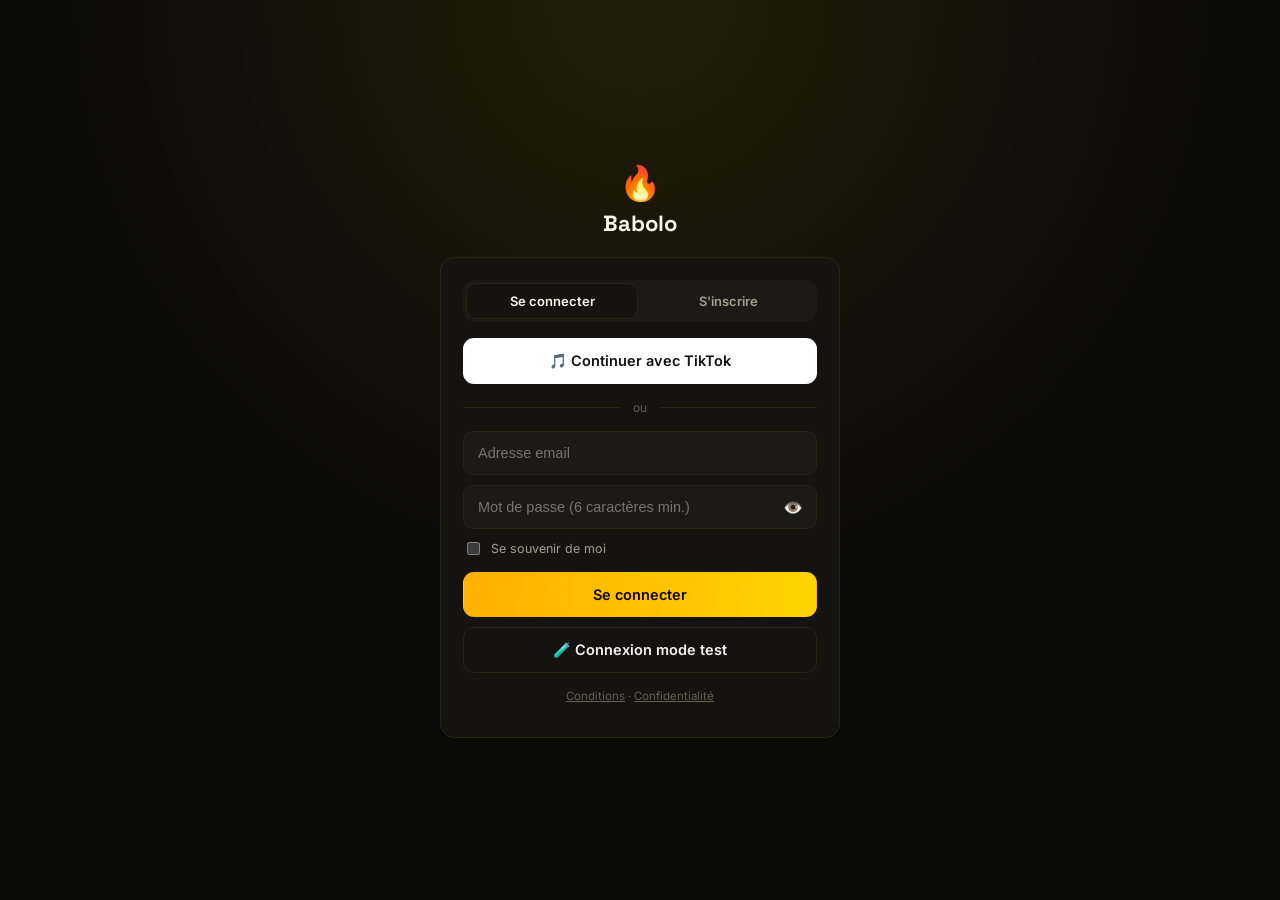
==== app.html @ f85469c5 "Fix: preuve de paiement visible admin, méthode réelle, liens légaux" ====
<!DOCTYPE html>
<html lang="fr">
<head>
<meta charset="UTF-8">
<meta name="viewport" content="width=device-width, initial-scale=1.0">
<title>Babolo — Application</title>
<meta name="robots" content="noindex, nofollow">
<meta name="theme-color" content="#0a0a09">
<meta name="color-scheme" content="dark">
<meta name="supported-color-schemes" content="dark">
<link rel="icon" type="image/png" sizes="32x32" href="assets/favicon-32.png">
<link rel="preconnect" href="https://fonts.googleapis.com">
<link href="https://fonts.googleapis.com/css2?family=Space+Grotesk:wght@500;600;700&family=Inter:wght@400;500;600;700&family=JetBrains+Mono:wght@500&display=swap" rel="stylesheet">
<style>
  :root{
    color-scheme: dark;
    --bg:#0a0a09; --bg-elev:#141310; --bg-elev-2:#1c1a15;
    --border:#272512; --border-soft:#1f1d12;
    --text:#f7f4e8; --text-dim:#a3a08c; --text-faint:#63604e;
    --hive-1:#ffd400; --hive-2:#ffb000; --lime:#c6ff5e; --amber:#ffb020; --danger:#ff5252;
  }
  *{box-sizing:border-box;}
  html,body{margin:0;padding:0;background:var(--bg);color:var(--text);font-family:'Inter',sans-serif;-webkit-font-smoothing:antialiased;}
  h1,h2,h3,.display{font-family:'Space Grotesk',sans-serif;}
  .mono{font-family:'JetBrains Mono',monospace;}
  a{color:inherit;} button{font-family:inherit;cursor:pointer;}
  ::-webkit-scrollbar{width:8px;} ::-webkit-scrollbar-thumb{background:var(--border);border-radius:8px;}

  .flame-text{background:linear-gradient(100deg,var(--hive-2),var(--hive-1));-webkit-background-clip:text;background-clip:text;color:transparent;}
  .flame-ring{position:relative;}
  .flame-ring::before{content:"";position:absolute;inset:-1px;border-radius:inherit;background:linear-gradient(120deg,var(--hive-1),var(--hive-2),var(--hive-1));background-size:300% 300%;z-index:-1;animation:flameshift 6s ease infinite;opacity:.9;}
  @keyframes flameshift{0%{background-position:0% 50%}50%{background-position:100% 50%}100%{background-position:0% 50%}}

  .card{background:var(--bg-elev);border:1px solid var(--border);border-radius:14px;}
  .input{width:100%;background:var(--bg-elev-2);border:1px solid var(--border);color:var(--text);border-radius:10px;padding:13px 14px;font-size:14.5px;outline:none;}
  .input:focus{border-color:var(--hive-1);}
  .btn{border-radius:11px;padding:13px 18px;font-weight:600;font-size:14.5px;border:1px solid transparent;}
  .btn:active{transform:scale(.98);}
  .btn-flame{background:linear-gradient(100deg,var(--hive-2),var(--hive-1));color:#120600;}
  .btn-ghost{background:transparent;border-color:var(--border);color:var(--text);}
  .btn-ghost:hover{border-color:var(--text-dim);}
  .btn-white{background:#fff;color:#111;}
  .tag{font-size:11px;letter-spacing:.06em;text-transform:uppercase;color:var(--text-dim);font-weight:600;}
  .notice{background:rgba(255,176,32,.08);border:1px solid rgba(255,176,32,.35);color:#ffd58a;border-radius:10px;padding:10px 12px;font-size:12.5px;line-height:1.5;}

  #app{min-height:100vh;display:flex;flex-direction:column;}
  header.topbar{position:sticky;top:0;z-index:20;background:rgba(10,10,9,.85);backdrop-filter:blur(10px);border-bottom:1px solid var(--border-soft);}
  .topbar-inner{max-width:1040px;margin:0 auto;padding:14px 20px;display:flex;align-items:center;justify-content:space-between;gap:12px;}
  .logo{display:flex;align-items:center;gap:8px;font-weight:700;font-size:19px;}
  .wallet-pill{display:flex;align-items:center;gap:8px;background:var(--bg-elev);border:1px solid var(--border);padding:7px 12px;border-radius:100px;font-size:13px;font-weight:600;}
  .avatar{width:32px;height:32px;border-radius:100%;background:linear-gradient(135deg,var(--hive-1),var(--hive-2));display:flex;align-items:center;justify-content:center;font-weight:700;font-size:13px;color:#1a0800;}
  main.container{max-width:1040px;margin:0 auto;padding:24px 20px 100px;width:100%;flex:1;}
  nav.bottomnav{position:sticky;bottom:0;z-index:20;background:rgba(10,10,9,.92);backdrop-filter:blur(10px);border-top:1px solid var(--border-soft);display:flex;justify-content:space-around;padding:8px 4px calc(8px + env(safe-area-inset-bottom));}
  .navbtn{background:none;border:none;color:var(--text-faint);display:flex;flex-direction:column;align-items:center;gap:3px;font-size:10.5px;font-weight:600;padding:6px 10px;border-radius:10px;}
  .navbtn .ic{font-size:18px;} .navbtn.active{color:var(--hive-2);}

  .login-wrap{min-height:100vh;display:flex;align-items:center;justify-content:center;padding:24px;background:radial-gradient(circle at 50% 0%, rgba(255,212,0,.10), transparent 55%), var(--bg);}
  .login-card{width:100%;max-width:400px;}
  .login-logo{text-align:center;margin-bottom:20px;}
  .or-sep{display:flex;align-items:center;gap:12px;color:var(--text-faint);font-size:12px;margin:16px 0;}
  .or-sep .line{flex:1;height:1px;background:var(--border);}
  .auth-toggle{display:flex;gap:6px;background:var(--bg-elev-2);padding:4px;border-radius:12px;margin-bottom:16px;}
  .auth-toggle button{flex:1;padding:9px;border:none;background:none;border-radius:9px;color:var(--text-dim);font-weight:600;font-size:13px;}
  .auth-toggle button.active{background:var(--bg-elev);color:var(--text);box-shadow:0 0 0 1px var(--border);}

  .niche-chips{display:flex;flex-wrap:wrap;gap:8px;}
  .niche-chip{border:1px solid var(--border);border-radius:100px;padding:8px 13px;background:var(--bg-elev-2);font-size:12.5px;font-weight:600;display:flex;align-items:center;gap:6px;cursor:pointer;}
  .niche-chip.selected{border-color:var(--hive-1);background:rgba(255,212,0,.1);color:var(--hive-2);}

  .gauge-wrap{display:flex;align-items:center;gap:16px;}
  .gauge-circle{position:relative;width:88px;height:88px;border-radius:100%;flex-shrink:0;background:conic-gradient(var(--gauge-color, var(--hive-1)) calc(var(--pct,0)*1%), var(--bg-elev-2) 0);}
  .gauge-circle::after{content:"";position:absolute;inset:8px;border-radius:100%;background:var(--bg-elev);}
  .gauge-circle .gauge-label{position:absolute;inset:0;display:flex;align-items:center;justify-content:center;font-family:'Space Grotesk';font-weight:700;font-size:20px;z-index:1;}
  .subscore-row{display:flex;justify-content:space-between;font-size:12.5px;color:var(--text-dim);padding:5px 0;border-bottom:1px solid var(--border-soft);}
  .subscore-row:last-child{border-bottom:none;}
  .mismatch-banner{background:rgba(255,176,32,.1);border:1px solid rgba(255,176,32,.4);border-radius:10px;padding:12px 14px;font-size:13px;color:#ffd58a;display:flex;gap:8px;align-items:flex-start;}
  .feedback-block{padding:14px 0;border-bottom:1px solid var(--border-soft);}
  .feedback-block:last-child{border-bottom:none;}
  .feedback-title{font-weight:700;font-size:13.5px;display:flex;align-items:center;gap:8px;margin-bottom:6px;}
  .feedback-timestamp{font-size:10.5px;background:var(--bg-elev-2);border:1px solid var(--border);border-radius:100px;padding:2px 8px;color:var(--text-dim);font-family:'JetBrains Mono';}
  .feedback-text{font-size:13px;color:var(--text-dim);margin-bottom:6px;line-height:1.5;}
  .feedback-suggestion{font-size:13px;background:rgba(198,255,94,.08);border-left:2px solid var(--lime);padding:8px 10px;border-radius:0 8px 8px 0;color:#e9ffcf;}
  .caption-tabs{display:flex;gap:6px;margin-bottom:10px;}
  .caption-tab-btn{flex:1;padding:8px;border-radius:9px;border:1px solid var(--border);background:var(--bg-elev-2);font-size:12px;font-weight:600;color:var(--text-dim);}
  .caption-tab-btn.active{border-color:var(--hive-1);color:var(--hive-2);background:rgba(255,212,0,.08);}
  .hashtag-chips{display:flex;flex-wrap:wrap;gap:6px;margin-top:10px;}
  .hashtag-chip{font-size:11.5px;background:var(--bg-elev-2);border:1px solid var(--border);border-radius:100px;padding:4px 10px;color:var(--hive-1);}
  .sim-grid{display:grid;grid-template-columns:repeat(4,1fr);gap:8px;}
  .sim-item{background:var(--bg-elev-2);border:1px solid var(--border);border-radius:10px;padding:12px 8px;text-align:center;}
  .sim-item .sim-val{font-family:'Space Grotesk';font-weight:700;font-size:14px;}
  .sim-item .sim-label{font-size:10px;color:var(--text-faint);margin-top:2px;}
  .sim-delta{font-size:10.5px;font-weight:700;margin-top:4px;}
  .sim-delta.up{color:var(--lime);} .sim-delta.down{color:var(--danger);}
  @media (max-width:480px){.sim-grid{grid-template-columns:repeat(2,1fr);}}
  .progress-badge{display:inline-flex;align-items:center;gap:6px;font-size:12.5px;font-weight:700;padding:6px 12px;border-radius:100px;}
  .progress-badge.up{background:rgba(198,255,94,.12);color:var(--lime);}
  .progress-badge.down{background:rgba(255,82,82,.12);color:var(--danger);}
  .progress-badge.stable{background:var(--bg-elev-2);color:var(--text-dim);}
  .profile-list{margin:0;padding:0 0 0 18px;font-size:13px;color:var(--text-dim);display:flex;flex-direction:column;gap:6px;}

  .grid2{display:grid;grid-template-columns:1fr 1fr;gap:12px;}
  @media (max-width:640px){.grid2{grid-template-columns:1fr;}}
  .tabbar{display:flex;gap:6px;background:var(--bg-elev-2);padding:4px;border-radius:12px;}
  .tabbtn{flex:1;padding:9px 10px;border:none;background:none;border-radius:9px;color:var(--text-dim);font-weight:600;font-size:13px;}
  .tabbtn.active{background:var(--bg-elev);color:var(--text);box-shadow:0 0 0 1px var(--border);}
  .dropzone{border:1.5px dashed var(--border);border-radius:12px;padding:26px 14px;text-align:center;color:var(--text-dim);font-size:13.5px;}
  .dropzone.has-file{border-color:var(--lime);color:var(--lime);border-style:solid;}
  .qr{width:150px;height:150px;background:#fff;border-radius:10px;margin:0 auto;display:flex;align-items:center;justify-content:center;}
  .balance-num{font-family:'Space Grotesk';font-weight:700;font-size:32px;letter-spacing:-.02em;}
  .badge-free{display:inline-block;padding:3px 9px;border-radius:100px;font-size:11px;font-weight:700;background:var(--bg-elev-2);color:var(--text-dim);border:1px solid var(--border);}
  .badge-premium{display:inline-block;padding:3px 9px;border-radius:100px;font-size:11px;font-weight:700;color:#1a0f00;background:linear-gradient(100deg,var(--hive-2),var(--hive-1));}
  .hist-item{padding:14px 0;border-bottom:1px solid var(--border-soft);}
  .hist-item:last-child{border-bottom:none;}
  .chat-scroll{display:flex;flex-direction:column;gap:10px;max-height:440px;overflow-y:auto;padding:4px 2px 12px;}
  .bubble{max-width:78%;padding:10px 13px;border-radius:14px;font-size:14px;line-height:1.5;}
  .bubble.me{align-self:flex-end;background:linear-gradient(100deg,var(--hive-2),var(--hive-1));color:#160800;border-bottom-right-radius:4px;}
  .bubble.support{align-self:flex-start;background:var(--bg-elev-2);border:1px solid var(--border);border-bottom-left-radius:4px;}
  .spinner{width:15px;height:15px;border-radius:100%;border:2px solid rgba(0,0,0,.25);border-top-color:#160800;animation:spin .7s linear infinite;display:inline-block;vertical-align:-2px;}
  @keyframes spin{to{transform:rotate(360deg)}}
  .toast{position:fixed;bottom:90px;left:50%;transform:translateX(-50%);background:var(--bg-elev);border:1px solid var(--border);padding:11px 18px;border-radius:100px;font-size:13.5px;font-weight:600;z-index:60;box-shadow:0 8px 30px rgba(0,0,0,.5);opacity:0;pointer-events:none;transition:opacity .2s, transform .2s;}
  .toast.show{opacity:1;transform:translateX(-50%) translateY(-6px);}
  .modal-overlay{position:fixed;inset:0;background:rgba(6,5,3,.72);backdrop-filter:blur(4px);z-index:80;display:flex;align-items:center;justify-content:center;padding:20px;}
  .modal-card-wrap{width:100%;max-width:400px;position:relative;}
  .modal-close{position:absolute;top:-14px;right:-6px;background:var(--bg-elev);border:1px solid var(--border);color:var(--text);width:32px;height:32px;border-radius:100%;font-size:15px;cursor:pointer;}
</style>
</head>
<body>
<div id="app"></div>
<div class="toast" id="toast"></div>

<script>
const API_BASE = 'https://api.babolo.app';

const NICHES = {
  motivation:{label:'Motivation', icon:'🎯'}, humour:{label:'Humour', icon:'😂'},
  lifestyle:{label:'Lifestyle', icon:'💫'}, edits:{label:'Edits / Rythme', icon:'🎬'},
  gaming:{label:'Gaming / Speed', icon:'⚡'}, finance:{label:'Finance / Business', icon:'💰'},
  beaute:{label:'Beauté / Mode', icon:'💄'}, sante:{label:'Santé / Fitness', icon:'💪'},
  cuisine:{label:'Cuisine', icon:'🍽️'}, education:{label:'Éducation', icon:'📚'},
  voyage:{label:'Voyage', icon:'✈️'}, tech:{label:'Tech / IA', icon:'🤖'},
  musique:{label:'Musique / Dance', icon:'🎵'}, storytelling:{label:'Storytelling', icon:'🎭'},
  spiritualite:{label:'Spiritualité', icon:'🌙'}, art:{label:'Art / DIY', icon:'🎨'},
  satisfaisant:{label:'Satisfaisant / ASMR', icon:'😌'}, animaux:{label:'Animaux', icon:'🐾'},
  autre:{label:'Autre / Non catégorisé', icon:'❓'},
};
const OBJECTIFS = {
  vues:{label:'Plus de vues', icon:'👁️'}, abonnes:{label:"Plus d'abonnés", icon:'📈'},
  ventes:{label:'Plus de ventes', icon:'💰'}, engagement:{label:"Plus d'engagement", icon:'💬'},
};
const NATCASH_RECEIVING = { number: '+509 4386-3832', name: 'Luvenson Milien' };
const MONCASH_RECEIVING = { number: '+509 4777-9031', name: 'Luvenson Milien' };

const state = {
  route: 'login', user: null, token: null, showAuthModal: false, authMode: 'login',
  wallet: { htg: 0, usd: 0 }, plan: { tier: 'free', expiresAt: null },
  niche: 'motivation', objectif: 'vues', history: [], chat: [], walletTab: 'natcash',
  uploadedProof: null, lastResult: null, analyzing: false, showUploadFallback: false,
  tiktok: { linked: false, username: null, tier: null, uploadsCount: 0, linkRequired: false },
  showTikTokModal: false, tiktokStep: 'form', tiktokPendingCode: null,
  showNicheModal: false,
};

async function apiFetch(path, options = {}) {
  const headers = { ...(options.headers || {}) };
  if (state.token) headers['Authorization'] = `Bearer ${state.token}`;
  const res = await fetch(`${API_BASE}${path}`, { ...options, headers });
  let body = null;
  try { body = await res.json(); } catch (_) {}
  if (!res.ok) {
    const err = new Error(body?.error || `Erreur ${res.status}`);
    err.status = res.status; err.body = body;
    throw err;
  }
  return body;
}

function toast(msg){
  const t = document.getElementById('toast');
  t.textContent = msg; t.classList.add('show');
  clearTimeout(window.__toastTimer);
  window.__toastTimer = setTimeout(()=>t.classList.remove('show'), 2600);
}
function fmtDate(d){ return new Date(d).toLocaleString('fr-FR', {day:'2-digit', month:'short', year:'numeric', hour:'2-digit', minute:'2-digit'}); }

function go(route){
  state.route = route; render(); window.scrollTo(0,0);
  if((route === 'wallet' || route === 'plans') && state.token){ loadWalletAndPlan().then(render); }
  if(route === 'profile' && state.token){ loadHistory().then(render); }
}

function consumeTikTokTokenFromHash(){
  const m = window.location.hash.match(/tiktok_token=([^&]+)/);
  if(m){
    state.token = decodeURIComponent(m[1]);
    history.replaceState(null, '', window.location.pathname);
    return true;
  }
  return false;
}

function render(){
  const app = document.getElementById('app');
  if(!state.user && !state.token){
    app.innerHTML = renderAuth() + (state.showTikTokModal ? renderTikTokModal() : '');
    bindAuth();
    if(state.showTikTokModal) bindTikTokModal();
    return;
  }
  if(state.token && !state.user){
    bootstrapSession();
    app.innerHTML = `<div class="login-wrap"><div style="color:var(--text-dim);">Connexion en cours…</div></div>`;
    return;
  }
  app.innerHTML = `
    ${renderTopbar()}
    <main class="container">${renderView()}</main>
    ${renderBottomNav()}
    ${state.showTikTokModal ? renderTikTokModal() : ''}
    ${state.showNicheModal ? renderNicheModal() : ''}
  `;
  bindView();
  if(state.showTikTokModal) bindTikTokModal();
  if(state.showNicheModal) bindNicheModal();
}

async function bootstrapSession(){
  try{
    await loadWalletAndPlan();
    await loadTikTokStatus();
    state.user = { display_name: 'Créateur' };
    seedChatWelcome();
    go('home');
  }catch(err){
    toast(`Session invalide : ${err.message}`);
    state.token = null;
    go('login');
  }
}

function renderAuth(){
  return `
  <div class="login-wrap">
    <div class="login-card">
      <div class="login-logo">
        <span style="font-size:34px;">🔥</span>
        <div class="display" style="font-size:22px;font-weight:700;margin-top:6px;">Babolo</div>
      </div>
      <div class="card" style="padding:22px;">
        <div class="auth-toggle">
          <button data-mode="login" class="${state.authMode==='login'?'active':''}">Se connecter</button>
          <button data-mode="register" class="${state.authMode==='register'?'active':''}">S'inscrire</button>
        </div>

        <button id="btn-tiktok" class="btn btn-white" style="width:100%;display:flex;align-items:center;justify-content:center;gap:8px;">
          🎵 Continuer avec TikTok
        </button>
        <div class="or-sep"><div class="line"></div>ou<div class="line"></div></div>

        <form id="auth-form" style="display:flex;flex-direction:column;gap:10px;">
          ${state.authMode==='register' ? `<input class="input" id="auth-name" placeholder="Ton nom" required>` : ''}
          <input class="input" type="email" id="auth-email" placeholder="Adresse email" required>
          <div style="position:relative;">
            <input class="input" type="password" id="auth-pass" placeholder="Mot de passe (6 caractères min.)" required minlength="6" style="padding-right:44px;">
            <button type="button" id="toggle-pass" style="position:absolute;right:10px;top:50%;transform:translateY(-50%);background:none;border:none;color:var(--text-faint);font-size:16px;padding:4px;">👁️</button>
          </div>
          <label style="display:flex;align-items:center;gap:8px;font-size:12.5px;color:var(--text-dim);cursor:pointer;">
            <input type="checkbox" id="remember-me"> Se souvenir de moi
          </label>
          <button type="submit" class="btn btn-flame flame-ring" style="margin-top:4px;">
            ${state.authMode==='register' ? "Créer mon compte" : "Se connecter"}
          </button>
        </form>

        <button id="btn-dev-login" class="btn btn-ghost" style="width:100%;margin-top:10px;">🧪 Connexion mode test</button>
        <p style="text-align:center;font-size:11.5px;color:var(--text-faint);margin-top:16px;"><a href="/terms.html" target="_blank">Conditions</a> · <a href="/privacy.html" target="_blank">Confidentialité</a></p>
      </div>
    </div>
  </div>`;
}

function bindAuth(){
  document.querySelectorAll('.auth-toggle button').forEach(b=>{
    b.onclick = ()=>{ state.authMode = b.dataset.mode; render(); };
  });

  document.getElementById('btn-tiktok').onclick = async ()=>{
    try{
      const data = await apiFetch('/api/v1/auth/tiktok/start');
      window.location.href = data.authorize_url;
    }catch(err){ toast(`Erreur : ${err.message}`); }
  };

  document.getElementById('btn-dev-login').onclick = async ()=>{
    try{
      const data = await apiFetch('/api/v1/auth/dev-login', { method: 'POST' });
      state.token = data.token;
      toast('Connecté (mode test) 🔥');
      render();
    }catch(err){ toast(`Erreur : ${err.message}`); }
  };

  document.getElementById('toggle-pass').onclick = ()=>{
    const p = document.getElementById('auth-pass');
    p.type = p.type === 'password' ? 'text' : 'password';
  };
  document.getElementById('auth-form').onsubmit = async (e)=>{
    e.preventDefault();
    const email = document.getElementById('auth-email').value;
    const password = document.getElementById('auth-pass').value;
    const path = state.authMode === 'register' ? '/api/v1/auth/register' : '/api/v1/auth/login';
    const payload = state.authMode === 'register'
      ? { name: document.getElementById('auth-name').value, email, password }
      : { email, password };
    try{
      const data = await apiFetch(path, { method:'POST', headers:{'Content-Type':'application/json'}, body: JSON.stringify(payload) });
      state.token = data.token;
      if(document.getElementById('remember-me').checked){ localStorage.setItem('babolo_token', data.token); }
      toast(state.authMode === 'register' ? 'Compte créé 🔥' : 'Connecté 🔥');
      render();
    }catch(err){ toast(`Erreur : ${err.message}`); }
  };
}

async function loadWalletAndPlan(){
  const balance = await apiFetch('/api/v1/wallet/balance');
  state.wallet.htg = Number(balance.balance_htg ?? 0);
  state.wallet.usd = Number(balance.balance_usd ?? 0);
  if (Number.isNaN(state.wallet.htg)) state.wallet.htg = 0;
  if (Number.isNaN(state.wallet.usd)) state.wallet.usd = 0;
  const sub = await apiFetch('/api/v1/subscription/status');
  state.plan.tier = sub.tier;
  state.plan.expiresAt = sub.expires_at ? new Date(sub.expires_at).getTime() : null;
}
async function loadTikTokStatus(){
  try{
    const s = await apiFetch('/api/v1/account/tiktok-status');
    state.tiktok = { linked: s.linked, username: s.username, tier: s.tier, uploadsCount: s.uploads_count, linkRequired: s.link_required };
  }catch(err){ console.error('statut TikTok indisponible', err); }
}
async function loadHistory(){
  try{
    const data = await apiFetch('/api/v1/analyses?limit=20');
    state.history = data.items || [];
  }catch(err){ console.error('historique indisponible', err); }
}
function seedChatWelcome(){
  if(state.chat.length) return;
  state.chat = [{from:'support', text:"Bienvenue sur Babolo 👋 Un souci technique ou une recharge ? On est là.", ts: Date.now()}];
}

function renderTopbar(){
  const initials = (state.user?.display_name || 'B').split(' ').map(s=>s[0]).join('').slice(0,2).toUpperCase();
  return `
  <header class="topbar">
    <div class="topbar-inner">
      <div class="logo"><span>🔥</span> Babolo</div>
      <div style="display:flex;align-items:center;gap:10px;">
        <button class="wallet-pill" onclick="go('wallet')">💰 <span class="mono">${state.wallet.htg.toFixed(2)} HTG</span> <span style="color:var(--text-faint);">·</span> <span class="mono">$${state.wallet.usd.toFixed(2)}</span></button>
        <div class="avatar">${initials}</div>
      </div>
    </div>
  </header>`;
}
function renderBottomNav(){
  const items = [
    {id:'home', ic:'🏠', label:'Accueil'}, {id:'wallet', ic:'💼', label:'Wallet'},
    {id:'plans', ic:'📦', label:'Plans'}, {id:'profile', ic:'👤', label:'Profil'}, {id:'chat', ic:'💬', label:'Support'},
  ];
  return `<nav class="bottomnav">${items.map(i=>`
    <button class="navbtn ${state.route===i.id?'active':''}" onclick="go('${i.id}')"><span class="ic">${i.ic}</span>${i.label}</button>
  `).join('')}</nav>`;
}
function renderView(){
  switch(state.route){
    case 'home': return renderHome();
    case 'wallet': return renderWallet();
    case 'plans': return renderPlans();
    case 'profile': return renderProfile();
    case 'chat': return renderChat();
    default: return renderHome();
  }
}
function bindView(){
  if(state.route==='home') bindHomeExtras();
  if(state.route==='wallet') bindWalletExtras();
  if(state.route==='plans') bindPlansExtras();
  if(state.route==='profile') bindProfileExtras();
  if(state.route==='chat') bindChatExtras();
}

function openTikTokModal(){ state.showTikTokModal = true; state.tiktokStep = state.tiktokPendingCode ? 'verify' : 'form'; render(); }
function closeTikTokModal(){ state.showTikTokModal = false; render(); }

function renderTikTokModal(){
  return `
  <div class="modal-overlay" id="tiktok-modal-overlay">
    <div class="modal-card-wrap">
      <button class="modal-close" id="tiktok-modal-close">✕</button>
      <div class="login-card">
        <div class="login-logo">
          <span style="font-size:32px;">🎵</span>
          <div class="display" style="font-size:20px;font-weight:700;margin-top:6px;">Lier ton compte TikTok</div>
          <div style="color:var(--text-dim);font-size:12.5px;margin-top:6px;">Pour comparer tes résultats à de vrais comptes de ta taille (benchmark), pas à une moyenne générique.</div>
        </div>
        <div class="card" style="padding:22px;">
          ${state.tiktokStep === 'form' ? `
            <form id="tiktok-link-form" style="display:flex;flex-direction:column;gap:10px;">
              <input class="input" id="tiktok-username-input" placeholder="Ton pseudo TikTok (sans @)" required>
              <button type="submit" class="btn btn-flame flame-ring">Continuer</button>
            </form>
          ` : `
            <p style="font-size:13px;color:var(--text-dim);margin:0 0 10px;">Ajoute ce code dans ta bio TikTok, sauvegarde, puis confirme :</p>
            <div class="card" style="padding:12px;text-align:center;margin-bottom:12px;">
              <div class="mono" style="font-size:19px;font-weight:700;color:var(--hive-1);">${state.tiktokPendingCode || ''}</div>
            </div>
            <button type="button" class="btn btn-ghost" id="tiktok-copy-code" style="width:100%;margin-bottom:10px;">Copier le code</button>
            <button type="button" id="tiktok-verify-btn" class="btn btn-flame flame-ring" style="width:100%;">J'ai ajouté le code, vérifier ✅</button>
          `}
        </div>
      </div>
    </div>
  </div>`;
}
function bindTikTokModal(){
  document.getElementById('tiktok-modal-close').onclick = closeTikTokModal;
  document.getElementById('tiktok-modal-overlay').addEventListener('click', (e)=>{ if(e.target.id==='tiktok-modal-overlay') closeTikTokModal(); });
  const form = document.getElementById('tiktok-link-form');
  if(form) form.onsubmit = async (e)=>{
    e.preventDefault();
    const username = document.getElementById('tiktok-username-input').value.trim();
    if(!username){ toast('Entre ton pseudo TikTok'); return; }
    try{
      const data = await apiFetch('/api/v1/account/link-tiktok', { method:'POST', headers:{'Content-Type':'application/json'}, body: JSON.stringify({ username }) });
      state.tiktokPendingCode = data.verification_code; state.tiktokStep = 'verify'; render();
    }catch(err){ toast(`Erreur : ${err.message}`); }
  };
  document.getElementById('tiktok-copy-code')?.addEventListener('click', ()=>{ navigator.clipboard?.writeText(state.tiktokPendingCode||''); toast('Code copié 📋'); });
  const verifyBtn = document.getElementById('tiktok-verify-btn');
  if(verifyBtn) verifyBtn.onclick = async ()=>{
    try{
      const data = await apiFetch('/api/v1/account/verify-tiktok', { method:'POST' });
      if(data.verified){
        state.tiktokPendingCode = null; await loadTikTokStatus(); state.showTikTokModal = false;
        toast(`Compte lié 🔥 Palier : ${data.tier}`); render();
      } else { toast('Code introuvable dans ta bio — vérifie et réessaie'); }
    }catch(err){ toast(`Erreur : ${err.message}`); }
  };
}

function openNicheModal(){ state.showNicheModal = true; render(); }
function closeNicheModal(){ state.showNicheModal = false; render(); }

function renderNicheModal(){
  return `
  <div class="modal-overlay" id="niche-modal-overlay">
    <div class="modal-card-wrap">
      <button class="modal-close" id="niche-modal-close">✕</button>
      <div class="card" style="padding:16px;max-height:70vh;overflow-y:auto;">
        <div class="tag" style="margin-bottom:12px;">Choisis ta niche</div>
        <div style="display:flex;flex-direction:column;gap:6px;">
          ${Object.entries(NICHES).map(([key,n])=>`
            <button type="button" class="niche-modal-item" data-niche="${key}" style="display:flex;align-items:center;gap:10px;padding:11px 12px;border-radius:10px;border:1px solid ${state.niche===key?'var(--hive-1)':'var(--border)'};background:${state.niche===key?'rgba(255,212,0,.08)':'var(--bg-elev-2)'};color:${state.niche===key?'var(--hive-2)':'var(--text)'};font-size:13.5px;font-weight:600;text-align:left;">
              <span style="font-size:16px;">${n.icon}</span> ${n.label}
            </button>
          `).join('')}
        </div>
      </div>
    </div>
  </div>`;
}
function bindNicheModal(){
  document.getElementById('niche-modal-close').onclick = closeNicheModal;
  document.getElementById('niche-modal-overlay').addEventListener('click', (e)=>{ if(e.target.id==='niche-modal-overlay') closeNicheModal(); });
  document.querySelectorAll('.niche-modal-item').forEach(btn=>{
    btn.onclick = ()=>{ state.niche = btn.dataset.niche; state.showNicheModal = false; render(); };
  });
}

function renderHome(){
  const isPremium = state.plan.tier==='premium';
  return `
  <div style="display:flex;flex-direction:column;gap:22px;">
    <div>
      <h1 class="display" style="font-size:22px;margin:0 0 4px;">Salut ${(state.user?.display_name||'').split(' ')[0]||''} 👋</h1>
      <p style="color:var(--text-dim);font-size:14px;margin:0;">Colle un lien vidéo (ou de profil pour un bilan de compte), choisis ta niche et ton objectif.</p>
    </div>

    ${!state.tiktok.linked ? `
      <div class="card" style="padding:16px;background:rgba(255,212,0,.06);border-color:var(--hive-1);display:flex;align-items:center;gap:12px;justify-content:space-between;flex-wrap:wrap;">
        <div style="flex:1;min-width:200px;">
          <div style="font-weight:700;font-size:13.5px;">🎵 Lie ton compte TikTok</div>
          <div style="font-size:12px;color:var(--text-dim);margin-top:3px;">${state.tiktok.uploadsCount >= 2 ? `Obligatoire dès ta prochaine analyse (déjà ${state.tiktok.uploadsCount} faites).` : `Pour des conseils comparés à de vrais comptes de ta taille.`}</div>
        </div>
        <button class="btn btn-flame flame-ring" style="padding:9px 16px;white-space:nowrap;" onclick="openTikTokModal()">Lier maintenant</button>
      </div>
    ` : `
      <div class="card" style="padding:12px 16px;display:flex;align-items:center;gap:8px;font-size:12.5px;color:var(--text-dim);">
        <span style="color:var(--lime);">✅</span> Compte lié : @${state.tiktok.username} · palier <b style="color:var(--hive-1);text-transform:uppercase;">${state.tiktok.tier}</b>
      </div>
    `}

    <div class="card" style="padding:20px;">
      <div class="tag" style="margin-bottom:10px;">Niche</div>
      <button type="button" id="niche-selector-btn" class="input" style="display:flex;align-items:center;justify-content:space-between;text-align:left;cursor:pointer;">
        <span>${NICHES[state.niche].icon} ${NICHES[state.niche].label}</span>
        <span style="color:var(--text-faint);">▾</span>
      </button>
      <div style="margin-top:16px;">
        <div class="tag" style="margin-bottom:8px;">Ton objectif principal</div>
        <div class="niche-chips" id="objectif-grid">${Object.entries(OBJECTIFS).map(([key,o])=>`<button class="niche-chip ${state.objectif===key?'selected':''}" data-objectif="${key}">${o.icon} ${o.label}</button>`).join('')}</div>
      </div>
      <div style="margin-top:16px;">
        <div class="tag" style="margin-bottom:8px;">Lien vidéo ou profil TikTok</div>
        <input class="input" id="video-link" placeholder="Lien vidéo -> analyse. Lien de profil (@pseudo) -> bilan de compte.">
      </div>
      <div style="margin-top:12px;text-align:center;color:var(--text-faint);font-size:12px;">— ou —</div>
      <div style="margin-top:12px;">
        <div class="tag" style="margin-bottom:8px;">Téléverser directement un fichier vidéo</div>
        <input type="file" id="direct-video-file" accept="video/*" class="input" style="padding:9px;">
      </div>
      <button id="analyze-btn" class="btn btn-flame flame-ring" style="width:100%;margin-top:16px;" ${state.analyzing?'disabled':''}>
        ${state.analyzing ? '<span class="spinner"></span> Analyse en cours…' : '⚡ Analyser'}
      </button>
      <p style="font-size:12px;color:var(--text-faint);margin:8px 0 0;">${isPremium ? '✨ Premium actif — analyses illimitées.' : `Plan Free : 1 analyse par 48h. <a href="#" onclick="go('plans');return false;" style="color:var(--hive-1);font-weight:600;">Passer en Premium →</a>`}</p>
      ${state.showUploadFallback ? `
        <div class="notice" style="margin-top:14px;">🔒 Ce lien est temporairement indisponible. Téléverse directement le fichier vidéo :</div>
        <div style="margin-top:10px;display:flex;gap:8px;">
          <input type="file" id="upload-fallback-file" accept="video/*" class="input" style="padding:9px;">
          <button id="upload-fallback-btn" class="btn btn-flame" style="white-space:nowrap;">Téléverser</button>
        </div>
      ` : ''}
    </div>

    <div class="card" style="padding:20px;" id="result-card">${renderResultInner()}</div>
  </div>`;
}

function renderResultInner(){
  if(state.analyzing) return `<div class="tag" style="margin-bottom:10px;">Résultat</div><div style="color:var(--text-faint);font-size:13.5px;">🐝 Babolo travaille... (15-30s pour une vraie vidéo)</div>`;
  if(!state.lastResult) return `<div class="tag" style="margin-bottom:10px;">Résultat</div><div style="color:var(--text-faint);font-size:13.5px;">Le résultat s'affichera ici après ton analyse. 🐝</div>`;
  return state.lastResult.profile_link ? renderProfileResult(state.lastResult) : renderVideoResult(state.lastResult);
}
function scoreColor(pct){ if(pct>=70) return 'var(--lime)'; if(pct>=40) return 'var(--amber)'; return 'var(--danger)'; }

function renderVideoResult(d){
  const color = scoreColor(d.score_total);
  const trendIcon = { up:'📈', down:'📉', stable:'➡️' };
  return `
    <div class="tag" style="margin-bottom:14px;">Résultat de l'analyse ${d.real_video_analysis?'· 🎬 vraie vidéo':''}</div>
    <div class="gauge-wrap" style="margin-bottom:16px;">
      <div class="gauge-circle" style="--pct:${d.score_total};--gauge-color:${color};"><div class="gauge-label" style="color:${color};">${d.score_total}%</div></div>
      <div style="flex:1;">
        <div class="subscore-row"><span>Hook</span><span>${d.score_hook}/40</span></div>
        <div class="subscore-row"><span>Rythme</span><span>${d.score_rythme}/30</span></div>
        <div class="subscore-row"><span>Niche</span><span>${d.score_niche}/30</span></div>
      </div>
    </div>
    ${d.progression ? `<div class="progress-badge ${d.progression.score_trend}" style="margin-bottom:14px;">${trendIcon[d.progression.score_trend]} ${d.progression.score_delta>0?'+':''}${d.progression.score_delta} pts (${d.progression.previous_score}% → ${d.score_total}%)</div>` : ''}
    ${d.niche_mismatch ? `<div class="mismatch-banner" style="margin-bottom:14px;">⚠️ <div><b>Niche différente détectée.</b> ${d.niche_mismatch_message||''}</div></div>` : ''}
    <div class="feedback-block"><div class="feedback-title">🪝 Accroche ${d.hook_timestamp?`<span class="feedback-timestamp">${d.hook_timestamp}</span>`:''}</div><div class="feedback-text">${d.hook_feedback}</div><div class="feedback-suggestion">${d.hook_suggestion}</div></div>
    <div class="feedback-block"><div class="feedback-title">✂️ Rétention ${d.retention_timestamp?`<span class="feedback-timestamp">${d.retention_timestamp}</span>`:''}</div><div class="feedback-text">${d.retention_feedback}</div><div class="feedback-suggestion">${d.retention_suggestion}</div></div>
    <div class="feedback-block"><div class="feedback-title">💬 Engagement</div><div class="feedback-text">${d.engagement_action}</div></div>
    <div class="feedback-block">
      <div class="feedback-title">#️⃣ Légende & hashtags</div>
      <div class="caption-tabs"><button class="caption-tab-btn active" data-cap="fr">Français</button><button class="caption-tab-btn" data-cap="creole">Kreyòl</button></div>
      <div id="caption-content" class="feedback-text" style="margin-bottom:0;">${d.caption_fr}</div>
      <div class="hashtag-chips">${[...d.hashtags_larges,...d.hashtags_niche,...d.hashtags_specifique].map(h=>`<span class="hashtag-chip">${h}</span>`).join('')}</div>
    </div>
    <div class="feedback-block" style="border-bottom:none;">
      <div class="feedback-title">🎯 Simulation algorithme <span style="font-weight:400;font-size:10.5px;color:var(--text-faint);">(estimation IA)</span></div>
      <div class="sim-grid">
        <div class="sim-item"><div class="sim-val">${d.estimation_vues_min}-${d.estimation_vues_max}</div><div class="sim-label">VUES</div>${d.progression?.vues_delta_pct!=null?`<div class="sim-delta ${d.progression.vues_delta_pct>=0?'up':'down'}">${d.progression.vues_delta_pct>=0?'+':''}${d.progression.vues_delta_pct.toFixed(0)}%</div>`:''}</div>
        <div class="sim-item"><div class="sim-val">${d.estimation_likes_min}-${d.estimation_likes_max}</div><div class="sim-label">LIKES</div>${d.progression?.likes_delta_pct!=null?`<div class="sim-delta ${d.progression.likes_delta_pct>=0?'up':'down'}">${d.progression.likes_delta_pct>=0?'+':''}${d.progression.likes_delta_pct.toFixed(0)}%</div>`:''}</div>
        <div class="sim-item"><div class="sim-val">${d.estimation_commentaires_min}-${d.estimation_commentaires_max}</div><div class="sim-label">COMMENTAIRES</div>${d.progression?.commentaires_delta_pct!=null?`<div class="sim-delta ${d.progression.commentaires_delta_pct>=0?'up':'down'}">${d.progression.commentaires_delta_pct>=0?'+':''}${d.progression.commentaires_delta_pct.toFixed(0)}%</div>`:''}</div>
        <div class="sim-item"><div class="sim-val">${d.estimation_partages_min}-${d.estimation_partages_max}</div><div class="sim-label">PARTAGES</div>${d.progression?.partages_delta_pct!=null?`<div class="sim-delta ${d.progression.partages_delta_pct>=0?'up':'down'}">${d.progression.partages_delta_pct>=0?'+':''}${d.progression.partages_delta_pct.toFixed(0)}%</div>`:''}</div>
      </div>
    </div>`;
}
function renderProfileResult(d){
  return `
    <div class="tag" style="margin-bottom:14px;">🐝 Bilan de profil · ${d.videos_analysed} vidéos analysées</div>
    <div class="feedback-block"><div class="feedback-title">🎯 Niche dominante</div><div class="feedback-text">${d.niche_dominante_detectee}</div></div>
    <div class="feedback-block"><div class="feedback-title">🎨 Cohérence de branding</div><div class="feedback-text">${d.coherence_branding}</div></div>
    <div class="feedback-block"><div class="feedback-title">📅 Fréquence de publication</div><div class="feedback-text">${d.frequence_observation}</div></div>
    <div class="feedback-block"><div class="feedback-title">✅ Points forts</div><ul class="profile-list">${d.points_forts.map(p=>`<li>${p}</li>`).join('')}</ul></div>
    <div class="feedback-block"><div class="feedback-title">⚠️ Points faibles</div><ul class="profile-list">${d.points_faibles.map(p=>`<li>${p}</li>`).join('')}</ul></div>
    <div class="feedback-block" style="border-bottom:none;"><div class="feedback-title">🚀 Recommandation</div><div class="feedback-suggestion">${d.recommandation_principale}</div></div>`;
}

function bindHomeExtras(){
  document.getElementById('niche-selector-btn').onclick = ()=>{ state.showNicheModal = true; render(); };
  document.querySelectorAll('#objectif-grid .niche-chip').forEach(btn=>{ btn.onclick = ()=>{ state.objectif = btn.dataset.objectif; render(); }; });
  const analyzeBtn = document.getElementById('analyze-btn');
  if(analyzeBtn) analyzeBtn.onclick = handleAnalyze;
  document.querySelectorAll('.caption-tab-btn').forEach(btn=>{
    btn.onclick = ()=>{
      document.querySelectorAll('.caption-tab-btn').forEach(b=>b.classList.remove('active'));
      btn.classList.add('active');
      document.getElementById('caption-content').textContent = btn.dataset.cap==='fr' ? state.lastResult.caption_fr : state.lastResult.caption_creole;
    };
  });
  const uploadBtn = document.getElementById('upload-fallback-btn');
  if(uploadBtn) uploadBtn.onclick = handleUploadFallback;
}

async function handleAnalyze(){
  const link = document.getElementById('video-link').value.trim();
  const file = document.getElementById('direct-video-file')?.files?.[0];
  if(!link && !file){ toast('Colle un lien ou choisis un fichier vidéo 🔗'); return; }
  state.analyzing = true; state.showUploadFallback = false; render();
  try{
    let data;
    if(file){
      const form = new FormData(); form.append('niche', state.niche); form.append('objectif', state.objectif); form.append('video', file);
      data = await apiFetch('/api/v1/analyses/upload', { method:'POST', body: form });
    } else {
      data = await apiFetch('/api/v1/analyses', { method:'POST', headers:{'Content-Type':'application/json'}, body: JSON.stringify({ niche: state.niche, objectif: state.objectif, video_link: link }) });
    }
    state.lastResult = data;
    toast(data.profile_link ? 'Bilan de profil prêt 🐝' : 'Analyse terminée 🔥');
    loadTikTokStatus();
  }catch(err){
    if(err.status===422 && err.body?.code==='URL_UNAVAILABLE'){ state.showUploadFallback = true; toast('Lien indisponible — essaie l\'upload direct 📎'); }
    else if(err.status===429){ const secs=err.body?.retry_after_seconds||0; const h=Math.floor(secs/3600), m=Math.ceil((secs%3600)/60); toast(`🔒 Limite atteinte, réessaie dans ${h}h${String(m).padStart(2,'0')}`); }
    else if(err.status===409 && err.body?.code==='TIKTOK_LINK_REQUIRED'){ toast('Lie ton compte TikTok pour continuer 🎵'); state.analyzing=false; openTikTokModal(); return; }
    else { toast(`Erreur : ${err.message}`); }
  }finally{ state.analyzing = false; render(); }
}
async function handleUploadFallback(){
  const file = document.getElementById('upload-fallback-file')?.files?.[0];
  if(!file){ toast('Choisis un fichier vidéo d\'abord'); return; }
  try{
    const form = new FormData(); form.append('niche', state.niche); form.append('objectif', state.objectif); form.append('video', file);
    const data = await apiFetch('/api/v1/analyses/upload', { method:'POST', body: form });
    state.lastResult = data; state.showUploadFallback = false; toast('Analyse terminée 🔥'); loadTikTokStatus();
  }catch(err){ toast(`Échec upload : ${err.message}`); }
  finally{ render(); }
}

function renderWallet(){
  return `
  <div style="display:flex;flex-direction:column;gap:20px;">
    <h1 class="display" style="font-size:22px;margin:0;">Portefeuille</h1>
    <div class="card flame-ring" style="padding:22px;">
      <div class="tag">Solde disponible</div>
      <div style="display:flex;gap:28px;flex-wrap:wrap;margin-top:8px;">
        <div><div class="balance-num">${state.wallet.htg.toFixed(2)}</div><div class="tag">HTG</div></div>
        <div><div class="balance-num">$${state.wallet.usd.toFixed(2)}</div><div class="tag">USD</div></div>
      </div>
    </div>
    <div class="card" style="padding:18px;">
      <div class="tabbar">
        <button class="tabbtn ${state.walletTab==='natcash'?'active':''}" data-tab="natcash">Natcash</button>
        <button class="tabbtn ${state.walletTab==='moncash'?'active':''}" data-tab="moncash">MonCash</button>
        <button class="tabbtn ${state.walletTab==='usdt'?'active':''}" data-tab="usdt">USDT</button>
      </div>
      <div style="margin-top:18px;">
        ${state.walletTab==='natcash' ? renderDepositTab('natcash_proof', NATCASH_RECEIVING) : ''}
        ${state.walletTab==='moncash' ? renderDepositTab('moncash_proof', MONCASH_RECEIVING) : ''}
        ${state.walletTab==='usdt' ? renderUsdtTab() : ''}
      </div>
    </div>
  </div>`;
}
function renderDepositTab(method, receiving){
  return `
  <div class="card" style="padding:16px;margin-bottom:14px;background:rgba(255,212,0,.06);border-color:var(--hive-1);">
    <div class="tag" style="margin-bottom:8px;">📲 Envoie ton paiement à ce numéro</div>
    <div style="display:flex;align-items:center;justify-content:space-between;gap:10px;">
      <div><div class="mono" style="font-size:17px;font-weight:700;color:var(--hive-1);">${receiving.number}</div><div style="font-size:12.5px;color:var(--text-dim);">${receiving.name}</div></div>
      <button type="button" class="btn btn-ghost copy-recv-btn" data-number="${receiving.number}" style="padding:8px 12px;font-size:12px;">Copier</button>
    </div>
  </div>
  <form class="deposit-form" data-method="${method}" style="display:flex;flex-direction:column;gap:12px;">
    <input class="input dep-amount" placeholder="Montant (HTG)" type="number" min="1" required>
    <input class="input dep-sender" placeholder="Numéro émetteur" required>
    <div class="grid2">
      <label class="niche-chip" style="display:flex;align-items:center;gap:8px;cursor:pointer;"><input type="radio" name="origin-${method}" value="numero" checked> Mon numéro</label>
      <label class="niche-chip" style="display:flex;align-items:center;gap:8px;cursor:pointer;"><input type="radio" name="origin-${method}" value="agent"> Agent/boutique</label>
    </div>
    <textarea class="input dep-note" rows="2" placeholder="Note (optionnel)"></textarea>
    <div class="dropzone" data-dz="${method}"><input type="file" class="dep-proof-file" accept="image/*" style="display:none;"><div class="dz-label">📎 Ajouter une capture d'écran</div></div>
    <button type="submit" class="btn btn-flame flame-ring">Déclarer le dépôt</button>
  </form>`;
}
function renderUsdtTab(){
  return `<div style="display:flex;flex-direction:column;gap:14px;align-items:center;text-align:center;">
    <div class="qr"><div style="font-size:11px;color:#111;padding:8px;">[QR code]</div></div>
    <div class="card" style="padding:10px 14px;width:100%;"><div class="mono" style="font-size:12.5px;word-break:break-all;color:var(--text-dim);">Adresse à configurer par l'admin</div></div>
    <p style="font-size:11.5px;color:var(--text-faint);margin:0;">Vérification manuelle par l'équipe Babolo.</p>
  </div>`;
}
function bindWalletExtras(){
  document.querySelectorAll('.tabbar .tabbtn[data-tab]').forEach(btn=>{ btn.onclick = ()=>{ state.walletTab = btn.dataset.tab; render(); }; });
  document.querySelectorAll('.copy-recv-btn').forEach(btn=>{ btn.onclick = ()=>{ navigator.clipboard?.writeText(btn.dataset.number); toast('Numéro copié 📋'); }; });
  document.querySelectorAll('.dropzone').forEach(dz=>{
    const input = dz.querySelector('.dep-proof-file');
    dz.onclick = ()=> input.click();
    input.onchange = ()=>{ if(input.files[0]){ dz.classList.add('has-file'); dz.querySelector('.dz-label').textContent = `✅ ${input.files[0].name}`; } };
  });
  document.querySelectorAll('.deposit-form').forEach(form=>{
    form.onsubmit = async (e)=>{
      e.preventDefault();
      const method = form.dataset.method;
      const proofInput = form.querySelector('.dep-proof-file');
      const fd = new FormData();
      fd.append('method', method);
      fd.append('amount', form.querySelector('.dep-amount').value);
      fd.append('sender_number', form.querySelector('.dep-sender').value);
      fd.append('origin', form.querySelector(`input[name="origin-${method}"]:checked`).value);
      fd.append('note', form.querySelector('.dep-note').value);
      if(proofInput.files[0]) fd.append('proof', proofInput.files[0]);
      try{
        await apiFetch('/api/v1/deposits', { method:'POST', body: fd });
        toast('Déclaration envoyée — vérification manuelle en cours ⏳');
        form.reset();
      }catch(err){ toast(`Erreur : ${err.message}`); }
    };
  });
}

function renderPlans(){
  const isPremium = state.plan.tier==='premium';
  return `
  <div style="display:flex;flex-direction:column;gap:20px;">
    <h1 class="display" style="font-size:22px;margin:0;">Choisis ton plan</h1>
    <div class="grid2">
      <div class="card" style="padding:22px;">
        <div class="badge-free">${!isPremium?'Plan actuel':'Free'}</div>
        <h3 style="margin:12px 0 2px;font-size:19px;">Free</h3>
        <ul style="margin:12px 0 0;padding:0 0 0 18px;font-size:13.5px;color:var(--text-dim);">
          <li>1 analyse / 48h</li><li>File d'attente standard</li>
        </ul>
      </div>
      <div class="card flame-ring" style="padding:22px;">
        <div class="badge-premium">${isPremium?'Plan actuel':'Recommandé'}</div>
        <h3 style="margin:12px 0 2px;font-size:19px;" class="flame-text">Premium</h3>
        <p style="color:var(--text-dim);font-size:13px;margin:0 0 4px;">1000 HTG / mois — ou $5 USD</p>
        <ul style="margin:12px 0 18px;padding:0 0 0 18px;font-size:13.5px;">
          <li>Analyses illimitées</li><li>Prompts prioritaires</li>
        </ul>
        ${isPremium ? `<button class="btn btn-ghost" style="width:100%;" disabled>✨ Premium actif${state.plan.expiresAt ? ' — ' + Math.max(0, Math.ceil((state.plan.expiresAt - Date.now())/86400000)) + ' jour(s) restant(s)' : ''}</button>` : `<button id="activate-premium" class="btn btn-flame flame-ring" style="width:100%;">Activer le Premium</button>`}
      </div>
    </div>
  </div>`;
}
function bindPlansExtras(){
  const btn = document.getElementById('activate-premium');
  if(!btn) return;
  btn.onclick = async ()=>{
    btn.disabled = true; btn.innerHTML = `<span class="spinner"></span>`;
    try{
      const data = await apiFetch('/api/v1/wallet/subscribe-premium', { method:'POST' });
      state.plan.tier = 'premium'; state.plan.expiresAt = new Date(data.expires_at).getTime();
      await loadWalletAndPlan(); toast(`Premium activé 🔥 (${data.charged_currency})`); render();
    }catch(err){
      if(err.status===402){ toast('Solde insuffisant'); go('wallet'); }
      else { toast(`Erreur : ${err.message}`); btn.disabled=false; btn.innerHTML='Activer le Premium'; }
    }
  };
}

function renderProfile(){
  const isPremium = state.plan.tier==='premium';
  return `
  <div style="display:flex;flex-direction:column;gap:20px;">
    <h1 class="display" style="font-size:22px;margin:0;">Profil</h1>
    <div class="card" style="padding:20px;"><div style="font-weight:700;font-size:16px;">${state.user?.display_name||'Créateur'}</div></div>
    <div class="card" style="padding:20px;">
      <div class="tag" style="margin-bottom:10px;">Statut du compte</div>
      ${isPremium ? `<span class="badge-premium">Premium</span>` : `<span class="badge-free">Free</span>`}
      ${!isPremium ? `<button class="btn btn-flame flame-ring" style="margin-top:14px;display:block;" onclick="go('plans')">Passer au Premium</button>` : ''}
    </div>
    <div class="card" style="padding:20px;">
      <div class="tag" style="margin-bottom:10px;">Compte TikTok</div>
      ${state.tiktok.linked ? `
        <div style="display:flex;align-items:center;justify-content:space-between;gap:10px;flex-wrap:wrap;">
          <div><div style="font-size:13.5px;font-weight:600;">@${state.tiktok.username}</div><div style="font-size:12px;color:var(--text-dim);">Palier <b style="color:var(--hive-1);text-transform:uppercase;">${state.tiktok.tier}</b></div></div>
          <button class="btn btn-ghost" id="tiktok-unlink-btn" style="padding:8px 12px;font-size:12px;">Délier</button>
        </div>` : `<button class="btn btn-flame flame-ring" onclick="openTikTokModal()">Lier mon compte TikTok</button>`}
    </div>
    <div class="card" style="padding:20px;">
      <div class="tag" style="margin-bottom:6px;">Historique des analyses</div>
      ${state.history.length===0 ? `<p style="color:var(--text-faint);font-size:13.5px;">Aucune analyse pour le moment.</p>` :
        state.history.map(h=>`<div class="hist-item">
          <div style="display:flex;justify-content:space-between;gap:10px;">
            <span style="font-weight:600;font-size:13.5px;">${NICHES[h.niche]?.icon||'❓'} ${NICHES[h.niche]?.label||h.niche}</span>
            <span class="mono" style="font-size:11.5px;color:var(--text-faint);">${fmtDate(h.created_at)}</span>
          </div>
          <div style="font-size:12.5px;color:var(--text-dim);margin-top:4px;word-break:break-all;">${h.video_link}</div>
          ${h.score_global!=null ? `<div style="font-size:13px;color:var(--hive-1);margin-top:6px;font-weight:700;">${h.score_global}%</div>` : ''}
        </div>`).join('')}
    </div>
    <button class="btn btn-ghost" id="logout-btn">Se déconnecter</button>
  </div>`;
}
function bindProfileExtras(){
  document.getElementById('logout-btn').onclick = ()=>{ state.user=null; state.token=null; localStorage.removeItem('babolo_token'); go('login'); };
  const unlinkBtn = document.getElementById('tiktok-unlink-btn');
  if(unlinkBtn) unlinkBtn.onclick = async ()=>{
    try{ await apiFetch('/api/v1/account/tiktok-link', { method:'DELETE' }); await loadTikTokStatus(); toast('Compte TikTok délié'); render(); }
    catch(err){ toast(`Erreur : ${err.message}`); }
  };
}

function renderChat(){
  return `<div style="display:flex;flex-direction:column;gap:16px;">
    <h1 class="display" style="font-size:22px;margin:0;">Support</h1>
    <div class="card" style="padding:18px;">
      <div class="chat-scroll" id="chat-scroll">${state.chat.map(m=>`<div class="bubble ${m.from==='me'?'me':'support'}">${m.text}</div>`).join('')}</div>
      <form id="chat-form" style="display:flex;gap:8px;margin-top:10px;"><input class="input" id="chat-input" placeholder="Écris ton message…"><button class="btn btn-flame" type="submit">➤</button></form>
    </div>
  </div>`;
}
function bindChatExtras(){
  document.getElementById('chat-form').onsubmit = async (e)=>{
    e.preventDefault();
    const input = document.getElementById('chat-input');
    const text = input.value.trim();
    if(!text) return;
    state.chat.push({from:'me', text}); input.value=''; renderChatOnly();
    try{
      await apiFetch('/api/v1/support/tickets', { method:'POST', headers:{'Content-Type':'application/json'}, body: JSON.stringify({ message: text }) });
      setTimeout(()=>{ state.chat.push({from:'support', text:"Reçu ! Notre équipe te répond sous peu 🙌"}); renderChatOnly(); }, 800);
    }catch(err){ toast(`Erreur envoi : ${err.message}`); }
  };
}
function renderChatOnly(){
  const scroll = document.getElementById('chat-scroll');
  scroll.innerHTML = state.chat.map(m=>`<div class="bubble ${m.from==='me'?'me':'support'}">${m.text}</div>`).join('');
  scroll.scrollTop = scroll.scrollHeight;
}

consumeTikTokTokenFromHash();
if(!state.token){ const saved = localStorage.getItem('babolo_token'); if(saved) state.token = saved; }
render();
</script>
</body>
</html>
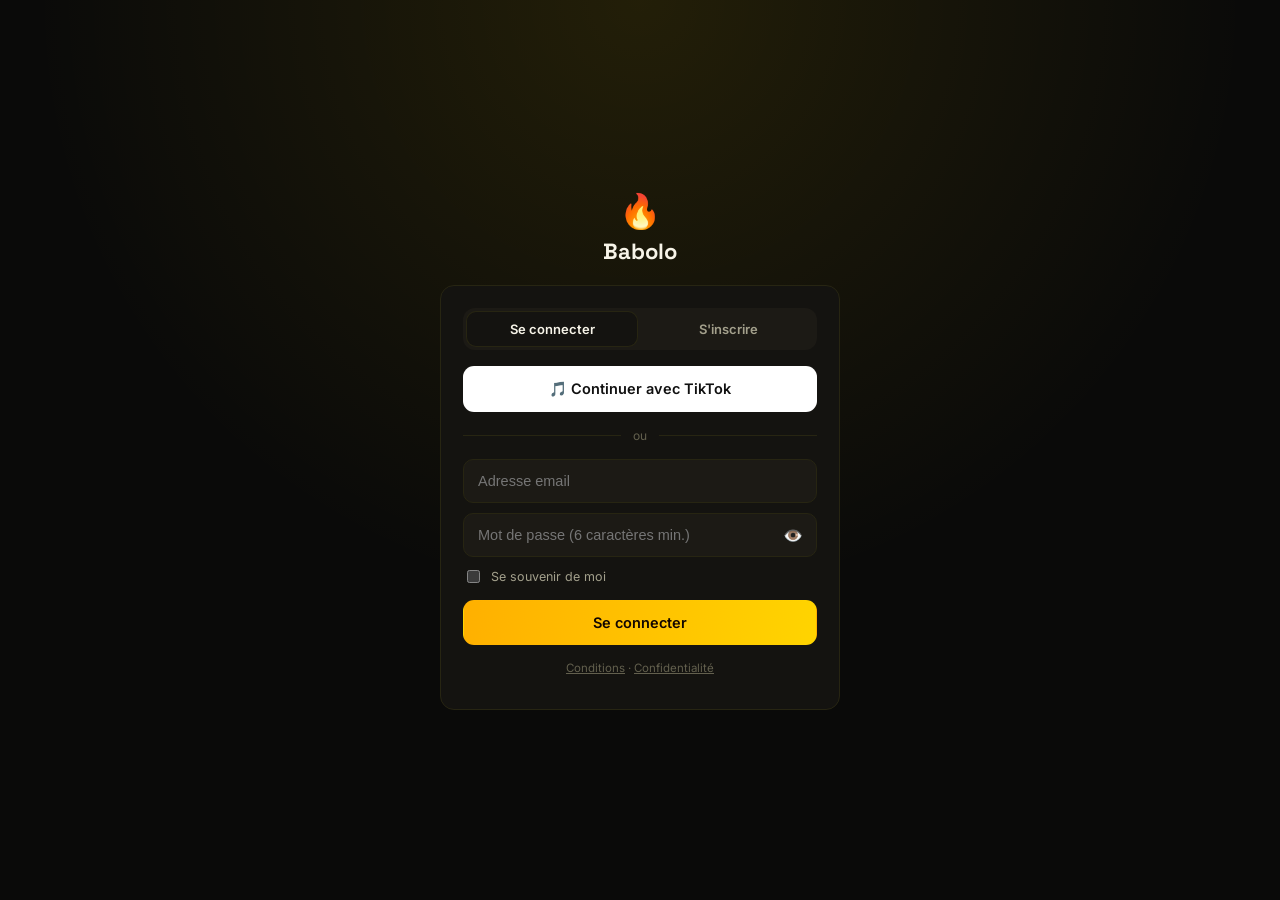
==== commit ca2b5b56: "supprimer test mode" ====
--- a/app.html
+++ b/app.html
@@ -225,9 +225,10 @@
 
 async function bootstrapSession(){
   try{
+    const me = await apiFetch('/api/v1/auth/me');
+    state.user = { display_name: me.tiktok_username ? '@' + me.tiktok_username : me.display_name, email: me.email };
     await loadWalletAndPlan();
     await loadTikTokStatus();
-    state.user = { display_name: 'Créateur' };
     seedChatWelcome();
     go('home');
   }catch(err){
@@ -271,7 +272,6 @@
           </button>
         </form>
 
-        <button id="btn-dev-login" class="btn btn-ghost" style="width:100%;margin-top:10px;">🧪 Connexion mode test</button>
         <p style="text-align:center;font-size:11.5px;color:var(--text-faint);margin-top:16px;"><a href="/terms.html" target="_blank">Conditions</a> · <a href="/privacy.html" target="_blank">Confidentialité</a></p>
       </div>
     </div>
@@ -623,6 +623,7 @@
     if(err.status===422 && err.body?.code==='URL_UNAVAILABLE'){ state.showUploadFallback = true; toast('Lien indisponible — essaie l\'upload direct 📎'); }
     else if(err.status===429){ const secs=err.body?.retry_after_seconds||0; const h=Math.floor(secs/3600), m=Math.ceil((secs%3600)/60); toast(`🔒 Limite atteinte, réessaie dans ${h}h${String(m).padStart(2,'0')}`); }
     else if(err.status===409 && err.body?.code==='TIKTOK_LINK_REQUIRED'){ toast('Lie ton compte TikTok pour continuer 🎵'); state.analyzing=false; openTikTokModal(); return; }
+    else if(err.status===500){ toast('🐝 IA temporairement surchargée — réessaie dans une minute'); }
     else { toast(`Erreur : ${err.message}`); }
   }finally{ state.analyzing = false; render(); }
 }
@@ -735,7 +736,11 @@
       <div class="card flame-ring" style="padding:22px;">
         <div class="badge-premium">${isPremium?'Plan actuel':'Recommandé'}</div>
         <h3 style="margin:12px 0 2px;font-size:19px;" class="flame-text">Premium</h3>
-        <p style="color:var(--text-dim);font-size:13px;margin:0 0 4px;">1000 HTG / mois — ou $5 USD</p>
+        <p style="margin:0 0 4px;">
+          <span style="text-decoration:line-through;color:var(--text-faint);font-size:13px;">1000 HTG / mois</span>
+          <span style="color:var(--lime);font-weight:700;font-size:15px;margin-left:6px;">250 HTG / mois</span>
+        </p>
+        <p style="font-size:11px;color:var(--text-faint);margin:0 0 4px;line-height:1.4;">🔥 Prix promotionnel — peut changer à tout moment, sans date de fin annoncée.</p>
         <ul style="margin:12px 0 18px;padding:0 0 0 18px;font-size:13.5px;">
           <li>Analyses illimitées</li><li>Prompts prioritaires</li>
         </ul>
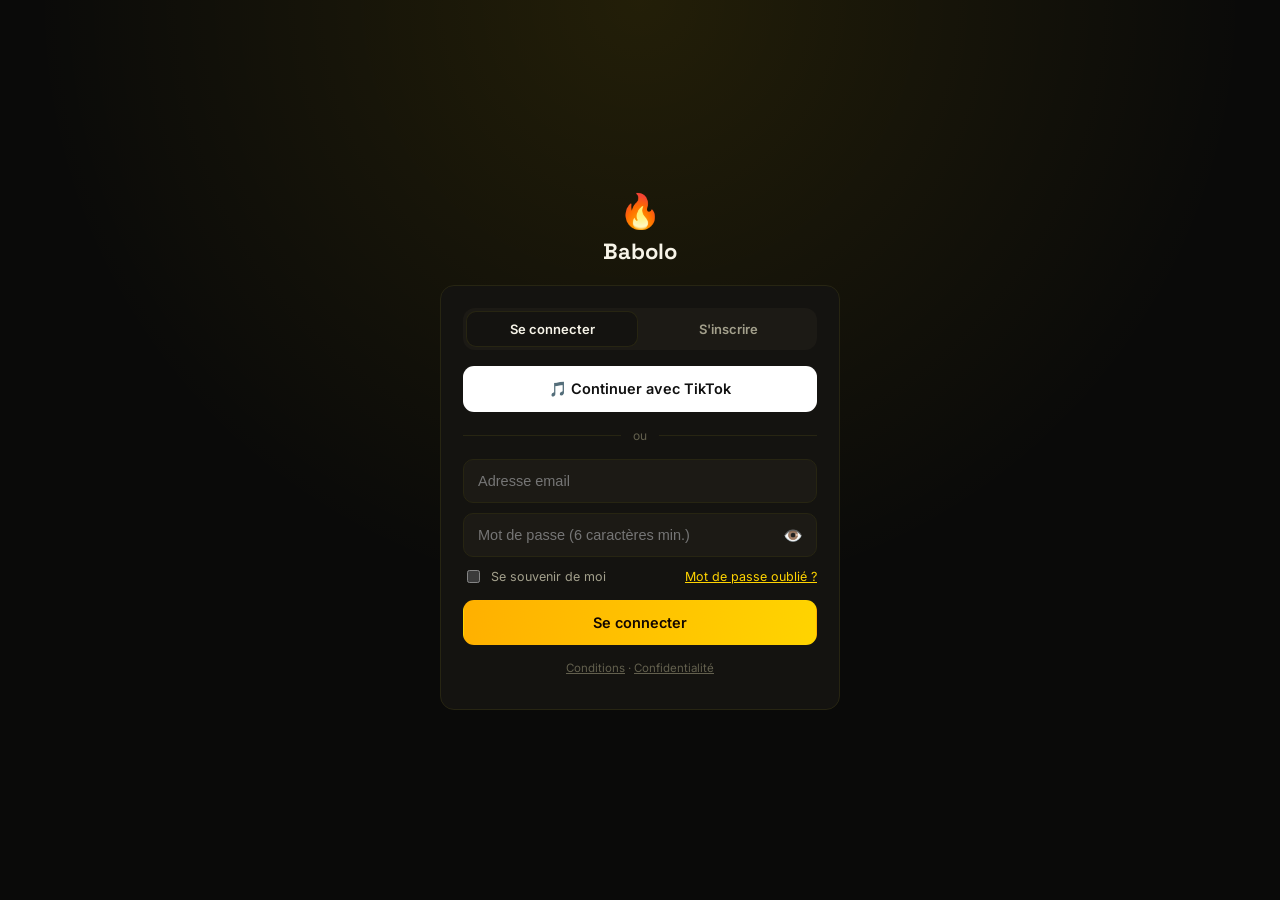
==== commit 425aa299: "Mot de passe oublié + suppression mode test" ====
--- a/app.html
+++ b/app.html
@@ -158,6 +158,7 @@
   tiktok: { linked: false, username: null, tier: null, uploadsCount: 0, linkRequired: false },
   showTikTokModal: false, tiktokStep: 'form', tiktokPendingCode: null,
   showNicheModal: false,
+  showForgotPass: false, resetToken: null,
 };
 
 async function apiFetch(path, options = {}) {
@@ -239,6 +240,8 @@
 }
 
 function renderAuth(){
+  if(state.showForgotPass) return renderForgotPass();
+  if(state.resetToken) return renderResetPass();
   return `
   <div class="login-wrap">
     <div class="login-card">
@@ -264,9 +267,12 @@
             <input class="input" type="password" id="auth-pass" placeholder="Mot de passe (6 caractères min.)" required minlength="6" style="padding-right:44px;">
             <button type="button" id="toggle-pass" style="position:absolute;right:10px;top:50%;transform:translateY(-50%);background:none;border:none;color:var(--text-faint);font-size:16px;padding:4px;">👁️</button>
           </div>
-          <label style="display:flex;align-items:center;gap:8px;font-size:12.5px;color:var(--text-dim);cursor:pointer;">
-            <input type="checkbox" id="remember-me"> Se souvenir de moi
-          </label>
+          <div style="display:flex;align-items:center;justify-content:space-between;">
+            <label style="display:flex;align-items:center;gap:8px;font-size:12.5px;color:var(--text-dim);cursor:pointer;">
+              <input type="checkbox" id="remember-me"> Se souvenir de moi
+            </label>
+            ${state.authMode==='login' ? `<a href="#" id="forgot-pass-link" style="font-size:12.5px;color:var(--hive-1);">Mot de passe oublié ?</a>` : ''}
+          </div>
           <button type="submit" class="btn btn-flame flame-ring" style="margin-top:4px;">
             ${state.authMode==='register' ? "Créer mon compte" : "Se connecter"}
           </button>
@@ -278,7 +284,58 @@
   </div>`;
 }
 
+function renderForgotPass(){
+  return `
+  <div class="login-wrap"><div class="login-card">
+    <div class="login-logo"><span style="font-size:34px;">🔥</span><div class="display" style="font-size:22px;font-weight:700;margin-top:6px;">Mot de passe oublié</div></div>
+    <div class="card" style="padding:22px;">
+      <p style="color:var(--text-dim);font-size:13px;margin:0 0 14px;">On t'envoie un lien de réinitialisation par email.</p>
+      <form id="forgot-form" style="display:flex;flex-direction:column;gap:10px;">
+        <input class="input" type="email" id="forgot-email" placeholder="Adresse email" required>
+        <button type="submit" class="btn btn-flame flame-ring">Envoyer le lien</button>
+      </form>
+      <button id="back-to-login" class="btn btn-ghost" style="width:100%;margin-top:10px;">← Retour</button>
+    </div>
+  </div></div>`;
+}
+function renderResetPass(){
+  return `
+  <div class="login-wrap"><div class="login-card">
+    <div class="login-logo"><span style="font-size:34px;">🔥</span><div class="display" style="font-size:22px;font-weight:700;margin-top:6px;">Nouveau mot de passe</div></div>
+    <div class="card" style="padding:22px;">
+      <form id="reset-form" style="display:flex;flex-direction:column;gap:10px;">
+        <input class="input" type="password" id="new-pass" placeholder="Nouveau mot de passe (6 caractères min.)" required minlength="6">
+        <button type="submit" class="btn btn-flame flame-ring">Réinitialiser</button>
+      </form>
+    </div>
+  </div></div>`;
+}
 function bindAuth(){
+  if(state.showForgotPass){
+    document.getElementById('back-to-login').onclick = ()=>{ state.showForgotPass = false; render(); };
+    document.getElementById('forgot-form').onsubmit = async (e)=>{
+      e.preventDefault();
+      try{
+        await apiFetch('/api/v1/auth/forgot-password', { method:'POST', headers:{'Content-Type':'application/json'}, body: JSON.stringify({ email: document.getElementById('forgot-email').value }) });
+        toast('Si ce compte existe, un email a été envoyé 📧');
+        state.showForgotPass = false; render();
+      }catch(err){ toast(`Erreur : ${err.message}`); }
+    };
+    return;
+  }
+  if(state.resetToken){
+    document.getElementById('reset-form').onsubmit = async (e)=>{
+      e.preventDefault();
+      try{
+        await apiFetch('/api/v1/auth/reset-password', { method:'POST', headers:{'Content-Type':'application/json'}, body: JSON.stringify({ token: state.resetToken, new_password: document.getElementById('new-pass').value }) });
+        state.resetToken = null;
+        toast('Mot de passe réinitialisé ✅ Connecte-toi.');
+        render();
+      }catch(err){ toast(`Erreur : ${err.message}`); }
+    };
+    return;
+  }
+  document.getElementById('forgot-pass-link')?.addEventListener('click', (e)=>{ e.preventDefault(); state.showForgotPass = true; render(); });
   document.querySelectorAll('.auth-toggle button').forEach(b=>{
     b.onclick = ()=>{ state.authMode = b.dataset.mode; render(); };
   });
@@ -836,6 +893,11 @@
   scroll.scrollTop = scroll.scrollHeight;
 }
 
+function consumeResetTokenFromHash(){
+  const m = window.location.hash.match(/reset_token=([^&]+)/);
+  if(m){ state.resetToken = decodeURIComponent(m[1]); history.replaceState(null, '', window.location.pathname); }
+}
+consumeResetTokenFromHash();
 consumeTikTokTokenFromHash();
 if(!state.token){ const saved = localStorage.getItem('babolo_token'); if(saved) state.token = saved; }
 render();
